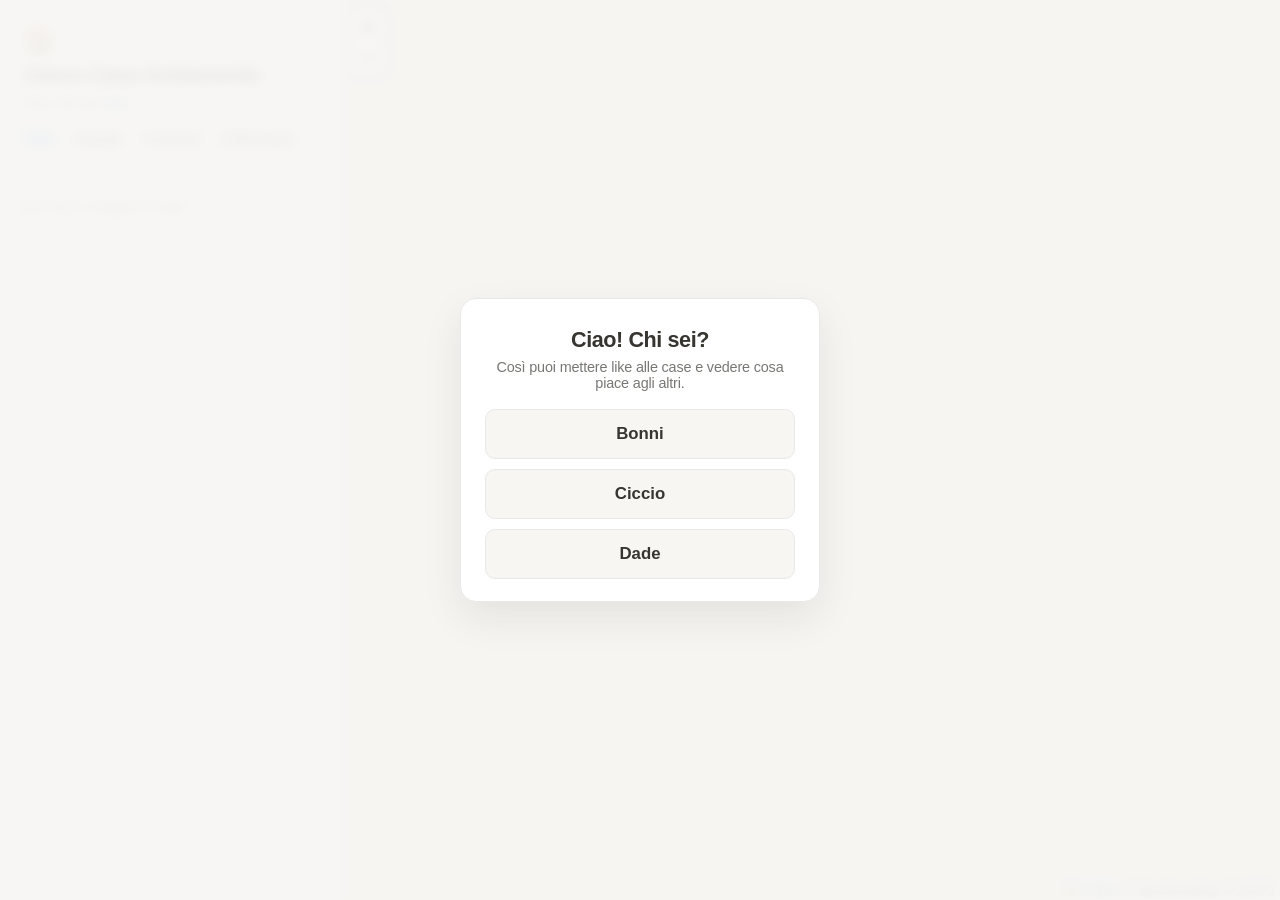
==== map.html @ 5224d6a0 "Collega i like condivisi all'API Google." ====
<!DOCTYPE html>
<html lang="it">
<head>
  <meta charset="utf-8" />
  <meta name="viewport" content="width=device-width, initial-scale=1" />
  <title>Cerco Casa Avidamente</title>
  <link rel="stylesheet" href="vendor/leaflet.css" />
  <script src="vendor/leaflet.js"></script>
  <style>
    :root {
      --bg: #fff;
      --page: #f7f6f3;
      --text: #37352f;
      --muted: #787774;
      --border: #e9e9e7;
      --hover: #efefed;
      --blue: #2383e2;
      --blue-bg: #e7f3ff;
      --tag: #f1f1ef;
    }
    * { box-sizing: border-box; }
    html, body { height: 100%; height: 100dvh; margin: 0; }
    body {
      font-family: ui-sans-serif, -apple-system, BlinkMacSystemFont, "Segoe UI", Helvetica, Arial, sans-serif;
      background: var(--page);
      color: var(--text);
      display: grid;
      grid-template-columns: minmax(280px, 340px) 1fr;
      letter-spacing: -0.01em;
    }
    aside {
      background: var(--bg);
      border-right: 1px solid var(--border);
      display: flex;
      flex-direction: column;
      min-height: 0;
    }
    header { padding: 28px 24px 16px; }
    header .emoji { font-size: 1.6rem; line-height: 1; margin-bottom: 8px; }
    header h1 { margin: 0; font-size: 1.35rem; font-weight: 700; letter-spacing: -0.02em; }
    header .sub { margin: 6px 0 0; color: var(--muted); font-size: 0.8rem; line-height: 1.4; }
    header a { color: var(--blue); text-decoration: none; }
    #count { padding: 0 24px 8px; font-size: 0.75rem; color: var(--muted); }
    #list { overflow: auto; flex: 1; padding: 0 8px 16px; }
    .row {
      display: grid;
      grid-template-columns: 1fr auto;
      gap: 4px 12px;
      padding: 10px 12px;
      border-radius: 6px;
      cursor: pointer;
      border: 1px solid transparent;
    }
    .row:hover { background: var(--hover); }
    .row.active { background: var(--blue-bg); border-color: #cce4fc; }
    .row .title { font-size: 0.92rem; font-weight: 550; line-height: 1.3; }
    .row .meta { grid-column: 1 / -1; color: var(--muted); font-size: 0.78rem; line-height: 1.35; }
    .row .price { font-size: 0.92rem; font-weight: 600; white-space: nowrap; }
    .empty { color: var(--muted); padding: 16px 12px; font-size: 0.85rem; }
    #map { width: 100%; height: 100%; min-height: 0; background: #e8e8e6; }
    .leaflet-popup-content-wrapper {
      border-radius: 14px;
      box-shadow: 0 8px 28px rgba(15, 15, 15, .12);
      font-family: inherit;
      padding: 0;
    }
    .leaflet-popup-content { margin: 0; width: 280px !important; }
    .leaflet-popup-tip { box-shadow: none; }
    .card-pop { padding: 0 0 12px; }
    .card-photo {
      width: 100%;
      height: 156px;
      object-fit: cover;
      display: block;
      background: #efefed;
    }
    .card-body { padding: 12px 14px 0; }
    .card-pop .zone { color: var(--muted); font-size: 0.72rem; margin-bottom: 2px; }
    .card-pop h2 { margin: 0 0 10px; font-size: 1rem; font-weight: 650; line-height: 1.3; }
    .facts {
      display: grid;
      grid-template-columns: 1fr 1fr;
      gap: 8px 10px;
      margin: 0 0 12px;
    }
    .fact {
      display: flex;
      align-items: center;
      gap: 6px;
      font-size: 0.78rem;
      color: var(--text);
    }
    .fact svg { width: 16px; height: 16px; flex: none; stroke: #55534e; fill: none; stroke-width: 1.7; }
    .fact span { color: var(--muted); }
    .open {
      display: block;
      text-align: center;
      background: #222;
      color: #fff;
      text-decoration: none;
      border-radius: 8px;
      padding: 8px 10px;
      font-size: 0.82rem;
      font-weight: 600;
    }
    .open:hover { background: #000; }
    .approx { color: var(--muted); font-size: 0.7rem; margin: -6px 0 10px; }
    .filters { padding: 0 16px 12px; display: flex; gap: 6px; flex-wrap: wrap; }
    .chip {
      border: none;
      background: var(--tag);
      color: var(--text);
      border-radius: 4px;
      padding: 4px 10px;
      font-size: 0.78rem;
      cursor: pointer;
      font-family: inherit;
    }
    .chip:hover { background: var(--hover); }
    .chip.active { background: var(--blue-bg); color: var(--blue); font-weight: 550; }
    @media (max-width: 800px) {
      html, body { height: 100%; height: 100dvh; overflow: hidden; }
      body {
        grid-template-columns: 1fr;
        grid-template-rows: minmax(0, 1fr);
      }
      #map { grid-row: 1; grid-column: 1; min-height: 0; }
      aside {
        grid-row: 1;
        grid-column: 1;
        align-self: end;
        z-index: 500;
        height: min(46dvh, 420px);
        border-right: none;
        border-bottom: none;
        border-radius: 16px 16px 0 0;
        box-shadow: 0 -8px 28px rgba(15, 15, 15, .12);
        padding-bottom: env(safe-area-inset-bottom);
      }
      aside::before {
        content: "";
        width: 36px;
        height: 4px;
        border-radius: 99px;
        background: #d9d9d6;
        margin: 8px auto 0;
        flex: none;
      }
      header { padding: 6px 16px 4px; }
      header .emoji { display: none; }
      header h1 { font-size: 1.05rem; }
      header .sub { display: none; }
      .filters {
        flex-wrap: nowrap;
        overflow-x: auto;
        padding: 0 12px 8px;
        -webkit-overflow-scrolling: touch;
      }
      .chip { flex: none; padding: 8px 12px; min-height: 36px; }
      #count { padding: 0 16px 4px; }
      #list { padding-bottom: 8px; }
      .leaflet-popup-content { width: min(280px, calc(100vw - 48px)) !important; }
      .leaflet-control-zoom { margin-top: 12px !important; }
    }

    #who-gate {
      position: fixed; inset: 0; z-index: 2000;
      display: flex; align-items: center; justify-content: center;
      background: rgba(247, 246, 243, 0.92);
      backdrop-filter: blur(6px);
      -webkit-backdrop-filter: blur(6px);
      padding: 24px;
    }
    #who-gate[hidden] { display: none !important; }
    .who-card {
      background: var(--bg);
      border: 1px solid var(--border);
      border-radius: 16px;
      padding: 28px 24px 22px;
      width: min(360px, 100%);
      box-shadow: 0 16px 40px rgba(15,15,15,.08);
      text-align: center;
    }
    .who-card h2 { margin: 0 0 6px; font-size: 1.35rem; letter-spacing: -0.02em; }
    .who-card p { margin: 0 0 18px; color: var(--muted); font-size: 0.9rem; }
    .who-choices { display: grid; gap: 10px; }
    .who-btn {
      border: 1px solid var(--border);
      background: var(--page);
      border-radius: 10px;
      padding: 14px 16px;
      font: inherit;
      font-size: 1.05rem;
      font-weight: 600;
      cursor: pointer;
      color: var(--text);
    }
    .who-btn:hover { background: var(--blue-bg); border-color: #cce4fc; color: var(--blue); }
    .who-me {
      display: inline-flex; align-items: center; gap: 8px;
      margin-top: 10px; font-size: 0.78rem; color: var(--muted);
    }
    .who-me button {
      border: none; background: transparent; color: var(--blue);
      font: inherit; font-size: inherit; cursor: pointer; padding: 0;
      text-decoration: underline;
    }
    .likes-line {
      grid-column: 1 / -1;
      font-size: 0.75rem;
      color: var(--muted);
      margin-top: 2px;
      min-height: 1.1em;
    }
    .like-btn {
      display: inline-flex; align-items: center; justify-content: center; gap: 6px;
      border: 1px solid var(--border);
      background: var(--bg);
      border-radius: 8px;
      padding: 8px 10px;
      font: inherit;
      font-size: 0.82rem;
      font-weight: 600;
      cursor: pointer;
      color: var(--text);
      width: 100%;
      margin-bottom: 8px;
    }
    .like-btn.on { background: #ffe8ec; border-color: #ffc9d1; color: #e03131; }
    .like-btn .heart { font-size: 1rem; line-height: 1; }
    .row-like {
      border: none; background: transparent; cursor: pointer;
      font-size: 1rem; padding: 0 2px; line-height: 1;
      color: #c4c3bf;
    }
    .row-like.on { color: #e03131; }
    .row { grid-template-columns: 1fr auto auto; }
  </style>
</head>
<body>

  <div id="who-gate" hidden>
    <div class="who-card">
      <h2>Ciao! Chi sei?</h2>
      <p>Così puoi mettere like alle case e vedere cosa piace agli altri.</p>
      <div class="who-choices">
        <button type="button" class="who-btn" data-person="Bonni">Bonni</button>
        <button type="button" class="who-btn" data-person="Ciccio">Ciccio</button>
        <button type="button" class="who-btn" data-person="Dade">Dade</button>
      </div>
    </div>
  </div>
  <aside>
    <header>
      <div class="emoji">🏠</div>
      <h1>Cerco Casa Avidamente</h1>
      <p class="sub">Solo i link del <a href="https://docs.google.com/spreadsheets/d/1HYXLX9SNe0J6xJBuxV6XUrnqAojN1Qf0iowcfWVIrMM/edit?gid=0#gid=0" target="_blank" rel="noopener">foglio</a><br/><span id="updated"></span></p>
    </header>
    <div class="filters" id="filters">
      <button class="chip active" data-filter="all">Tutti</button>
      <button class="chip" data-filter="garage">Garage</button>
      <button class="chip" data-filter="3bed">3 camere</button>
      <button class="chip" data-filter="under280">≤280 €/testa</button>
    </div>
    <div id="count"></div>
    <div id="list"></div>
  </aside>
  <div id="map"></div>
  <script>
    const SHEET_ID = "1HYXLX9SNe0J6xJBuxV6XUrnqAojN1Qf0iowcfWVIrMM";

    const PEOPLE = ["Bonni", "Ciccio", "Dade"];
    const PERSON_KEY = "affitti-re-person";
    // Google Apps Script web app (Anyone). Updated after deploy.
    const LIKES_API_URL = "https://script.google.com/macros/s/AKfycbyewMC6joL46lI2bLbFITNn_xyRZAvNdd2BLjMhEVPxFJ4KLk8bFptOIs-_1Mjq9XA/exec";
    let currentPerson = localStorage.getItem(PERSON_KEY) || "";
    // likesById: { [listingId]: ["Bonni", "Dade"] }
    let likesById = {};

    function likersOf(id) {
      return (likesById[id] || []).slice().sort((a, b) => PEOPLE.indexOf(a) - PEOPLE.indexOf(b));
    }
    function likesLabel(id) {
      const names = likersOf(id);
      if (!names.length) return "";
      if (names.length === 1) return "Piace a " + names[0];
      if (names.length === 2) return "Piace a " + names[0] + " e " + names[1];
      return "Piace a " + names.slice(0, -1).join(", ") + " e " + names[names.length - 1];
    }
    function iLiked(id) {
      return !!currentPerson && likersOf(id).includes(currentPerson);
    }

    async function fetchLikes() {
      if (!LIKES_API_URL || LIKES_API_URL.indexOf("PLACEHOLDER") >= 0) {
        try {
          const raw = localStorage.getItem("affitti-re-likes-cache");
          likesById = raw ? JSON.parse(raw) : {};
        } catch (_) { likesById = {}; }
        return;
      }
      try {
        const res = await fetch(LIKES_API_URL + "?t=" + Date.now());
        const data = await res.json();
        likesById = data.likes || {};
        localStorage.setItem("affitti-re-likes-cache", JSON.stringify(likesById));
      } catch (err) {
        console.warn("likes fetch", err);
        try {
          const raw = localStorage.getItem("affitti-re-likes-cache");
          likesById = raw ? JSON.parse(raw) : {};
        } catch (_) { likesById = {}; }
      }
    }

    async function setLike(id, like) {
      if (!currentPerson) return;
      const set = new Set(likersOf(id));
      if (like) set.add(currentPerson); else set.delete(currentPerson);
      likesById[id] = Array.from(set);
      localStorage.setItem("affitti-re-likes-cache", JSON.stringify(likesById));
      render(allItems.filter(matches));
      if (!LIKES_API_URL || LIKES_API_URL.indexOf("PLACEHOLDER") >= 0) return;
      try {
        await fetch(LIKES_API_URL, {
          method: "POST",
          headers: { "Content-Type": "text/plain;charset=utf-8" },
          body: JSON.stringify({ id: String(id), person: currentPerson, like: !!like })
        });
        await fetchLikes();
        render(allItems.filter(matches));
      } catch (err) {
        console.warn("likes save", err);
      }
    }

    function showGate(force) {
      const gate = document.getElementById("who-gate");
      if (!force && currentPerson && PEOPLE.includes(currentPerson)) {
        gate.hidden = true;
        updateWhoMe();
        return false;
      }
      gate.hidden = false;
      return true;
    }
    function updateWhoMe() {
      let el = document.getElementById("who-me");
      if (!el) {
        el = document.createElement("div");
        el.id = "who-me";
        el.className = "who-me";
        const header = document.querySelector("aside header");
        if (header) header.appendChild(el);
      }
      if (!currentPerson) { el.textContent = ""; return; }
      el.innerHTML = "Sei <strong>" + currentPerson + "</strong> · <button type=\"button\" id=\"who-change\">Cambia</button>";
      const btn = document.getElementById("who-change");
      if (btn) btn.onclick = () => showGate(true);
    }
    document.getElementById("who-gate").addEventListener("click", (e) => {
      const btn = e.target.closest(".who-btn");
      if (!btn) return;
      currentPerson = btn.dataset.person;
      localStorage.setItem(PERSON_KEY, currentPerson);
      document.getElementById("who-gate").hidden = true;
      updateWhoMe();
      render(allItems.filter(matches));
    });

    const ICONS = {
      price: '<svg viewBox="0 0 24 24"><path d="M12 2v20M17 6.5c0-1.5-2-2.5-5-2.5S7 5 7 7.5 9.5 10 12 10s5 1.2 5 3.5S14.5 16 12 16s-5-1-5-2.5"/></svg>',
      mq: '<svg viewBox="0 0 24 24"><path d="M4 8V4h4M20 8V4h-4M4 16v4h4M20 16v4h-4"/><path d="M9 12h6"/></svg>',
      rooms: '<svg viewBox="0 0 24 24"><path d="M4 18V9l8-5 8 5v9"/><path d="M9 18v-5h6v5"/></svg>',
      baths: '<svg viewBox="0 0 24 24"><path d="M5 11h14v3a5 5 0 0 1-5 5H10a5 5 0 0 1-5-5v-3z"/><path d="M7 11V7a2 2 0 0 1 2-2h1"/></svg>',
      floor: '<svg viewBox="0 0 24 24"><path d="M7 21V7l10-3v17"/><path d="M7 11h10M7 16h10"/></svg>',
      furn: '<svg viewBox="0 0 24 24"><path d="M4 13v5M20 13v5M3 13h18v-2a3 3 0 0 0-3-3H6a3 3 0 0 0-3 3v2z"/><path d="M6 8V6a2 2 0 0 1 2-2h8a2 2 0 0 1 2 2v2"/></svg>',
      garage: '<svg viewBox="0 0 24 24"><path d="M4 20V10l8-5 8 5v10"/><path d="M8 20v-6h8v6"/></svg>'
    };

    function listingId(url) {
      if (!url) return "";
      const m = String(url).match(/(?:annunci|immobili|immobile)\/(\d+)/);
      return m ? m[1] : "";
    }
    function cleanUrl(url) {
      return String(url || "").split("#")[0].split("?")[0];
    }

    function loadSheet() {
      return new Promise((resolve, reject) => {
        let done = false;
        const finish = (fn, value) => {
          if (done) return;
          done = true;
          clearTimeout(timer);
          fn(value);
        };
        const prev = window.google;
        window.google = {
          visualization: {
            Query: {
              setResponse(data) {
                window.google = prev;
                finish(resolve, data);
              }
            }
          }
        };
        const s = document.createElement("script");
        s.src = "https://docs.google.com/spreadsheets/d/" + SHEET_ID + "/gviz/tq?tqx=out:json&gid=0&headers=0&t=" + Date.now();
        s.onerror = () => finish(reject, new Error("sheet"));
        document.head.appendChild(s);
        const timer = setTimeout(() => finish(reject, new Error("sheet-timeout")), 12000);
      });
    }

    function rowsFromSheet(data) {
      const rows = (data.table && data.table.rows) || [];
      const out = [];
      for (const row of rows) {
        const cells = row.c || [];
        const noteB = cells[1] && (cells[1].v || cells[1].f);
        const noteBStr = noteB != null ? String(noteB).trim() : "";
        // Solo i duplicati restano fuori mappa; le altre note in B sono di Davide.
        if (/^Duplicato\b/i.test(noteBStr)) continue;
        const cell = cells[0];
        const v = cell && (cell.v || cell.f);
        if (!v) continue;
        const s = String(v).trim();
        if (!/^https?:\/\//i.test(s)) continue;
        const noteC = cells[2] && (cells[2].v || cells[2].f);
        const noteCStr = noteC != null ? String(noteC).trim() : "";
        out.push({ url: s, noteB: noteBStr, noteC: noteCStr });
      }
      return out;
    }

        const map = L.map("map", { zoomControl: true }).setView([44.69, 10.63], 12);
    window.addEventListener("resize", () => map.invalidateSize());
    if (window.matchMedia("(max-width: 800px)").matches) {
      setTimeout(() => map.invalidateSize(), 200);
    }

    const base = L.tileLayer("https://server.arcgisonline.com/ArcGIS/rest/services/Canvas/World_Light_Gray_Base/MapServer/tile/{z}/{y}/{x}", {
      maxZoom: 16,
      attribution: "Tiles &copy; Esri"
    }).addTo(map);
    const labels = L.tileLayer("https://server.arcgisonline.com/ArcGIS/rest/services/Canvas/World_Light_Gray_Reference/MapServer/tile/{z}/{y}/{x}", {
      maxZoom: 16
    }).addTo(map);
    let tileErrors = 0;
    function useFallbackTiles() {
      if (map._fallbackTiles) return;
      map._fallbackTiles = true;
      map.removeLayer(base);
      map.removeLayer(labels);
      L.tileLayer("https://{s}.basemaps.cartocdn.com/light_all/{z}/{x}/{y}{r}.png", {
        maxZoom: 19,
        subdomains: "abcd",
        attribution: "&copy; OpenStreetMap &copy; CARTO"
      }).addTo(map);
    }
    base.on("tileerror", () => { if (++tileErrors > 3) useFallbackTiles(); });
    [0, 250, 800].forEach((ms) => setTimeout(() => map.invalidateSize(), ms));

    const markers = {};

    function fact(icon, label) {
      if (label == null || label === "") return "";
      return `<div class="fact">${icon}<span>${label}</span></div>`;
    }
    function popupHtml(item) {
      const d = item.detail || {};
      const title = d.title || "Annuncio";
      const facts = [
        fact(ICONS.price, d.price != null ? d.price + " €/mese" : null),
        fact(ICONS.price, d.sheetExpenses ? ("Spese/consumi: " + d.sheetExpenses) : (d.expenses != null ? d.expenses + " € spese/consumi" : "Spese/consumi: non indicate")),
        fact(ICONS.mq, d.mq ? d.mq + " m²" : null),
        fact(ICONS.rooms, d.bedrooms ? d.bedrooms + (d.bedrooms === 1 ? " camera" : " camere") : null),
        fact(ICONS.baths, d.baths ? d.baths + " bagno" : null),
        fact(ICONS.floor, d.floor ? d.floor + " piano" : null),
        fact(ICONS.furn, d.furnished === true ? "Arredato" : d.furnished === false ? "Non arredato" : null),
        fact(ICONS.garage, d.garage ? "Garage" : null)
      ].filter(Boolean).join("");
      const photo = d.image ? `<img class="card-photo" src="${d.image}" alt="">` : "";
      return `<div class="card-pop">
        ${photo}
        <div class="card-body">
        <div class="zone">${d.available === false ? "Non più in annuncio" : (d.zone || "Zona non indicata")}</div>
        <h2>${title}</h2>
        ${d.approx ? '<div class="approx">Posizione di zona</div>' : ""}
        <div class="facts">${facts || '<div class="fact"><span>Dettagli in arrivo</span></div>'}</div>
        <div class="likes-line">${likesLabel(item.id)}</div>
        <button type="button" class="like-btn${iLiked(item.id) ? " on" : ""}" data-like-id="${item.id}">
          <span class="heart">${iLiked(item.id) ? "♥" : "♡"}</span>
          ${iLiked(item.id) ? "Ti piace" : "Mi piace"}
        </button>
        <a class="open" href="${item.url}" target="_blank" rel="noopener">Apri annuncio</a>
        </div>
      </div>`;
    }

    let allItems = [];
    const activeFilters = new Set();

    function perPerson(item) {
      const price = item.detail && item.detail.price;
      return price == null ? Infinity : price / 3;
    }
    function matches(item) {
      const d = item.detail || {};
      if (activeFilters.has("garage") && !d.garage) return false;
      if (activeFilters.has("3bed") && (d.bedrooms || 0) < 3) return false;
      if (activeFilters.has("under280") && perPerson(item) > 280) return false;
      return true;
    }

    function pinStyle(d) {
      if (d.available === false) {
        return { radius: 8, color: "#fff", weight: 2, fillColor: "#e03131", fillOpacity: 1 };
      }
      if (d.approx === true || d.zoneSpecified === false || !d.zone) {
        return { radius: 9, color: "#2383e2", weight: 2, dashArray: "4 3", fillColor: "#9dc7f0", fillOpacity: 0.85 };
      }
      return { radius: 8, color: "#fff", weight: 2, fillColor: "#2383e2", fillOpacity: 1 };
    }

    function render(items) {
      const list = document.getElementById("list");
      list.innerHTML = "";
      Object.values(markers).forEach(m => map.removeLayer(m));
      Object.keys(markers).forEach(k => delete markers[k]);
      document.getElementById("count").textContent =
        items.length + (items.length === 1 ? " casa" : " case");
      if (!items.length) {
        list.innerHTML = '<p class="empty">' + (!activeFilters.size ? "Nessun link nel foglio." : "Niente con questi filtri.") + '</p>';
        return;
      }
      const bounds = [];
      items.forEach((item) => {
        const d = item.detail || {};
        const hasPin = d.lat != null && d.lng != null;
        let marker = null;
        if (hasPin) {
          marker = L.circleMarker([d.lat, d.lng], pinStyle(d))
            .addTo(map)
            .bindPopup(popupHtml(item), { maxWidth: 300, minWidth: 260 });
          marker.on("popupopen", () => {
            const btn = document.querySelector('.like-btn[data-like-id="' + item.id + '"]');
            if (btn) btn.onclick = (ev) => {
              ev.preventDefault();
              ev.stopPropagation();
              setLike(item.id, !iLiked(item.id));
            };
          });
          markers[item.id] = marker;
          bounds.push([d.lat, d.lng]);
        }
        const row = document.createElement("div");
        row.className = "row";
        const bits = [
          d.available === false ? "non più in annuncio" : d.zone,
          d.mq ? d.mq + " m²" : null,
          d.bedrooms ? d.bedrooms + (d.bedrooms === 1 ? " camera" : " camere") : null,
          d.garage ? "garage" : null,
          !hasPin ? "posizione da leggere" : null
        ].filter(Boolean);
        const liked = iLiked(item.id);
        const likeText = likesLabel(item.id);
        row.innerHTML = `
          <div class="title">${d.title || "Annuncio"}</div>
          <button type="button" class="row-like${liked ? " on" : ""}" data-like-id="${item.id}" aria-label="Mi piace">${liked ? "♥" : "♡"}</button>
          <div class="price">${d.price != null ? d.price + " €" : ""}</div>
          <div class="meta">${[...(bits), d.sheetExpenses ? ("spese/consumi: " + d.sheetExpenses) : (d.expenses != null ? d.expenses + " € spese/consumi" : (d.price != null ? "spese/consumi non indicate" : null)), likeText || null].filter(Boolean).join(" · ") || item.url}</div>`;
        row.querySelector(".row-like").addEventListener("click", (ev) => {
          ev.preventDefault();
          ev.stopPropagation();
          setLike(item.id, !iLiked(item.id));
        });
        row.addEventListener("click", () => {
          document.querySelectorAll(".row").forEach(c => c.classList.remove("active"));
          row.classList.add("active");
          if (marker) {
            map.setView([d.lat, d.lng], 15);
            marker.openPopup();
          } else {
            window.open(item.url, "_blank", "noopener");
          }
        });
        list.appendChild(row);
      });
      const mobile = window.matchMedia("(max-width: 800px)").matches;
      if (bounds.length) map.fitBounds(bounds, { padding: mobile ? [24, 24, 280, 24] : [40, 40], maxZoom: 14 });
      setTimeout(() => map.invalidateSize(), 50);
    }


    document.getElementById("filters").addEventListener("click", (e) => {
      const btn = e.target.closest(".chip");
      if (!btn) return;
      const filter = btn.dataset.filter;
      const chips = document.querySelectorAll(".chip");
      if (filter === "all") {
        activeFilters.clear();
      } else if (activeFilters.has(filter)) {
        activeFilters.delete(filter);
      } else {
        activeFilters.add(filter);
      }
      chips.forEach(c => c.classList.toggle("active", activeFilters.has(c.dataset.filter)));
      document.querySelector('[data-filter="all"]').classList.toggle("active", activeFilters.size === 0);
      render(allItems.filter(matches));
    });

    showGate(false);
    (async () => {
      try {
        const [sheet, detailsRes] = await Promise.all([
          loadSheet(),
          fetch("details.json?t=" + Date.now()).then(r => r.ok ? r.json() : {}),
          fetchLikes()
        ]);
        const sheetRows = rowsFromSheet(sheet);
        const seen = new Set();
        const items = [];
        for (const row of sheetRows) {
          const url = row.url;
          const id = listingId(url) || cleanUrl(url);
          if (!id || seen.has(id)) continue;
          seen.add(id);
          const detail = Object.assign({}, detailsRes[id] || {});
          if (row.noteC) detail.sheetExpenses = row.noteC;
          if (row.noteB) detail.sheetNote = row.noteB;
          const beds = Number(detail.bedrooms);
          const people = Number(detail.maxPeople);
          if (Number.isFinite(beds) && beds < 2) continue;
          if (Number.isFinite(people) && people <= 2) continue;
          items.push({ id, url: cleanUrl(url), detail });
        }
        document.getElementById("updated").textContent = "Aggiornato dal foglio · " + items.length + " case";
        allItems = items;
        render(items.filter(matches));
      } catch (err) {
        document.getElementById("list").innerHTML = '<p class="empty">Non riesco a leggere il foglio.</p>';
        console.error(err);
      }
    })();
  </script>
</body>
</html>
---- vendor/leaflet.css ----
/* required styles */

.leaflet-pane,
.leaflet-tile,
.leaflet-marker-icon,
.leaflet-marker-shadow,
.leaflet-tile-container,
.leaflet-pane > svg,
.leaflet-pane > canvas,
.leaflet-zoom-box,
.leaflet-image-layer,
.leaflet-layer {
	position: absolute;
	left: 0;
	top: 0;
	}
.leaflet-container {
	overflow: hidden;
	}
.leaflet-tile,
.leaflet-marker-icon,
.leaflet-marker-shadow {
	-webkit-user-select: none;
	   -moz-user-select: none;
	        user-select: none;
	  -webkit-user-drag: none;
	}
/* Prevents IE11 from highlighting tiles in blue */
.leaflet-tile::selection {
	background: transparent;
}
/* Safari renders non-retina tile on retina better with this, but Chrome is worse */
.leaflet-safari .leaflet-tile {
	image-rendering: -webkit-optimize-contrast;
	}
/* hack that prevents hw layers "stretching" when loading new tiles */
.leaflet-safari .leaflet-tile-container {
	width: 1600px;
	height: 1600px;
	-webkit-transform-origin: 0 0;
	}
.leaflet-marker-icon,
.leaflet-marker-shadow {
	display: block;
	}
/* .leaflet-container svg: reset svg max-width decleration shipped in Joomla! (joomla.org) 3.x */
/* .leaflet-container img: map is broken in FF if you have max-width: 100% on tiles */
.leaflet-container .leaflet-overlay-pane svg {
	max-width: none !important;
	max-height: none !important;
	}
.leaflet-container .leaflet-marker-pane img,
.leaflet-container .leaflet-shadow-pane img,
.leaflet-container .leaflet-tile-pane img,
.leaflet-container img.leaflet-image-layer,
.leaflet-container .leaflet-tile {
	max-width: none !important;
	max-height: none !important;
	width: auto;
	padding: 0;
	}

.leaflet-container img.leaflet-tile {
	/* See: https://bugs.chromium.org/p/chromium/issues/detail?id=600120 */
	mix-blend-mode: plus-lighter;
}

.leaflet-container.leaflet-touch-zoom {
	-ms-touch-action: pan-x pan-y;
	touch-action: pan-x pan-y;
	}
.leaflet-container.leaflet-touch-drag {
	-ms-touch-action: pinch-zoom;
	/* Fallback for FF which doesn't support pinch-zoom */
	touch-action: none;
	touch-action: pinch-zoom;
}
.leaflet-container.leaflet-touch-drag.leaflet-touch-zoom {
	-ms-touch-action: none;
	touch-action: none;
}
.leaflet-container {
	-webkit-tap-highlight-color: transparent;
}
.leaflet-container a {
	-webkit-tap-highlight-color: rgba(51, 181, 229, 0.4);
}
.leaflet-tile {
	filter: inherit;
	visibility: hidden;
	}
.leaflet-tile-loaded {
	visibility: inherit;
	}
.leaflet-zoom-box {
	width: 0;
	height: 0;
	-moz-box-sizing: border-box;
	     box-sizing: border-box;
	z-index: 800;
	}
/* workaround for https://bugzilla.mozilla.org/show_bug.cgi?id=888319 */
.leaflet-overlay-pane svg {
	-moz-user-select: none;
	}

.leaflet-pane         { z-index: 400; }

.leaflet-tile-pane    { z-index: 200; }
.leaflet-overlay-pane { z-index: 400; }
.leaflet-shadow-pane  { z-index: 500; }
.leaflet-marker-pane  { z-index: 600; }
.leaflet-tooltip-pane   { z-index: 650; }
.leaflet-popup-pane   { z-index: 700; }

.leaflet-map-pane canvas { z-index: 100; }
.leaflet-map-pane svg    { z-index: 200; }

.leaflet-vml-shape {
	width: 1px;
	height: 1px;
	}
.lvml {
	behavior: url(#default#VML);
	display: inline-block;
	position: absolute;
	}


/* control positioning */

.leaflet-control {
	position: relative;
	z-index: 800;
	pointer-events: visiblePainted; /* IE 9-10 doesn't have auto */
	pointer-events: auto;
	}
.leaflet-top,
.leaflet-bottom {
	position: absolute;
	z-index: 1000;
	pointer-events: none;
	}
.leaflet-top {
	top: 0;
	}
.leaflet-right {
	right: 0;
	}
.leaflet-bottom {
	bottom: 0;
	}
.leaflet-left {
	left: 0;
	}
.leaflet-control {
	float: left;
	clear: both;
	}
.leaflet-right .leaflet-control {
	float: right;
	}
.leaflet-top .leaflet-control {
	margin-top: 10px;
	}
.leaflet-bottom .leaflet-control {
	margin-bottom: 10px;
	}
.leaflet-left .leaflet-control {
	margin-left: 10px;
	}
.leaflet-right .leaflet-control {
	margin-right: 10px;
	}


/* zoom and fade animations */

.leaflet-fade-anim .leaflet-popup {
	opacity: 0;
	-webkit-transition: opacity 0.2s linear;
	   -moz-transition: opacity 0.2s linear;
	        transition: opacity 0.2s linear;
	}
.leaflet-fade-anim .leaflet-map-pane .leaflet-popup {
	opacity: 1;
	}
.leaflet-zoom-animated {
	-webkit-transform-origin: 0 0;
	    -ms-transform-origin: 0 0;
	        transform-origin: 0 0;
	}
svg.leaflet-zoom-animated {
	will-change: transform;
}

.leaflet-zoom-anim .leaflet-zoom-animated {
	-webkit-transition: -webkit-transform 0.25s cubic-bezier(0,0,0.25,1);
	   -moz-transition:    -moz-transform 0.25s cubic-bezier(0,0,0.25,1);
	        transition:         transform 0.25s cubic-bezier(0,0,0.25,1);
	}
.leaflet-zoom-anim .leaflet-tile,
.leaflet-pan-anim .leaflet-tile {
	-webkit-transition: none;
	   -moz-transition: none;
	        transition: none;
	}

.leaflet-zoom-anim .leaflet-zoom-hide {
	visibility: hidden;
	}


/* cursors */

.leaflet-interactive {
	cursor: pointer;
	}
.leaflet-grab {
	cursor: -webkit-grab;
	cursor:    -moz-grab;
	cursor:         grab;
	}
.leaflet-crosshair,
.leaflet-crosshair .leaflet-interactive {
	cursor: crosshair;
	}
.leaflet-popup-pane,
.leaflet-control {
	cursor: auto;
	}
.leaflet-dragging .leaflet-grab,
.leaflet-dragging .leaflet-grab .leaflet-interactive,
.leaflet-dragging .leaflet-marker-draggable {
	cursor: move;
	cursor: -webkit-grabbing;
	cursor:    -moz-grabbing;
	cursor:         grabbing;
	}

/* marker & overlays interactivity */
.leaflet-marker-icon,
.leaflet-marker-shadow,
.leaflet-image-layer,
.leaflet-pane > svg path,
.leaflet-tile-container {
	pointer-events: none;
	}

.leaflet-marker-icon.leaflet-interactive,
.leaflet-image-layer.leaflet-interactive,
.leaflet-pane > svg path.leaflet-interactive,
svg.leaflet-image-layer.leaflet-interactive path {
	pointer-events: visiblePainted; /* IE 9-10 doesn't have auto */
	pointer-events: auto;
	}

/* visual tweaks */

.leaflet-container {
	background: #ddd;
	outline-offset: 1px;
	}
.leaflet-container a {
	color: #0078A8;
	}
.leaflet-zoom-box {
	border: 2px dotted #38f;
	background: rgba(255,255,255,0.5);
	}


/* general typography */
.leaflet-container {
	font-family: "Helvetica Neue", Arial, Helvetica, sans-serif;
	font-size: 12px;
	font-size: 0.75rem;
	line-height: 1.5;
	}


/* general toolbar styles */

.leaflet-bar {
	box-shadow: 0 1px 5px rgba(0,0,0,0.65);
	border-radius: 4px;
	}
.leaflet-bar a {
	background-color: #fff;
	border-bottom: 1px solid #ccc;
	width: 26px;
	height: 26px;
	line-height: 26px;
	display: block;
	text-align: center;
	text-decoration: none;
	color: black;
	}
.leaflet-bar a,
.leaflet-control-layers-toggle {
	background-position: 50% 50%;
	background-repeat: no-repeat;
	display: block;
	}
.leaflet-bar a:hover,
.leaflet-bar a:focus {
	background-color: #f4f4f4;
	}
.leaflet-bar a:first-child {
	border-top-left-radius: 4px;
	border-top-right-radius: 4px;
	}
.leaflet-bar a:last-child {
	border-bottom-left-radius: 4px;
	border-bottom-right-radius: 4px;
	border-bottom: none;
	}
.leaflet-bar a.leaflet-disabled {
	cursor: default;
	background-color: #f4f4f4;
	color: #bbb;
	}

.leaflet-touch .leaflet-bar a {
	width: 30px;
	height: 30px;
	line-height: 30px;
	}
.leaflet-touch .leaflet-bar a:first-child {
	border-top-left-radius: 2px;
	border-top-right-radius: 2px;
	}
.leaflet-touch .leaflet-bar a:last-child {
	border-bottom-left-radius: 2px;
	border-bottom-right-radius: 2px;
	}

/* zoom control */

.leaflet-control-zoom-in,
.leaflet-control-zoom-out {
	font: bold 18px 'Lucida Console', Monaco, monospace;
	text-indent: 1px;
	}

.leaflet-touch .leaflet-control-zoom-in, .leaflet-touch .leaflet-control-zoom-out  {
	font-size: 22px;
	}


/* layers control */

.leaflet-control-layers {
	box-shadow: 0 1px 5px rgba(0,0,0,0.4);
	background: #fff;
	border-radius: 5px;
	}
.leaflet-control-layers-toggle {
	background-image: url(images/layers.png);
	width: 36px;
	height: 36px;
	}
.leaflet-retina .leaflet-control-layers-toggle {
	background-image: url(images/layers-2x.png);
	background-size: 26px 26px;
	}
.leaflet-touch .leaflet-control-layers-toggle {
	width: 44px;
	height: 44px;
	}
.leaflet-control-layers .leaflet-control-layers-list,
.leaflet-control-layers-expanded .leaflet-control-layers-toggle {
	display: none;
	}
.leaflet-control-layers-expanded .leaflet-control-layers-list {
	display: block;
	position: relative;
	}
.leaflet-control-layers-expanded {
	padding: 6px 10px 6px 6px;
	color: #333;
	background: #fff;
	}
.leaflet-control-layers-scrollbar {
	overflow-y: scroll;
	overflow-x: hidden;
	padding-right: 5px;
	}
.leaflet-control-layers-selector {
	margin-top: 2px;
	position: relative;
	top: 1px;
	}
.leaflet-control-layers label {
	display: block;
	font-size: 13px;
	font-size: 1.08333em;
	}
.leaflet-control-layers-separator {
	height: 0;
	border-top: 1px solid #ddd;
	margin: 5px -10px 5px -6px;
	}

/* Default icon URLs */
.leaflet-default-icon-path { /* used only in path-guessing heuristic, see L.Icon.Default */
	background-image: url(images/marker-icon.png);
	}


/* attribution and scale controls */

.leaflet-container .leaflet-control-attribution {
	background: #fff;
	background: rgba(255, 255, 255, 0.8);
	margin: 0;
	}
.leaflet-control-attribution,
.leaflet-control-scale-line {
	padding: 0 5px;
	color: #333;
	line-height: 1.4;
	}
.leaflet-control-attribution a {
	text-decoration: none;
	}
.leaflet-control-attribution a:hover,
.leaflet-control-attribution a:focus {
	text-decoration: underline;
	}
.leaflet-attribution-flag {
	display: inline !important;
	vertical-align: baseline !important;
	width: 1em;
	height: 0.6669em;
	}
.leaflet-left .leaflet-control-scale {
	margin-left: 5px;
	}
.leaflet-bottom .leaflet-control-scale {
	margin-bottom: 5px;
	}
.leaflet-control-scale-line {
	border: 2px solid #777;
	border-top: none;
	line-height: 1.1;
	padding: 2px 5px 1px;
	white-space: nowrap;
	-moz-box-sizing: border-box;
	     box-sizing: border-box;
	background: rgba(255, 255, 255, 0.8);
	text-shadow: 1px 1px #fff;
	}
.leaflet-control-scale-line:not(:first-child) {
	border-top: 2px solid #777;
	border-bottom: none;
	margin-top: -2px;
	}
.leaflet-control-scale-line:not(:first-child):not(:last-child) {
	border-bottom: 2px solid #777;
	}

.leaflet-touch .leaflet-control-attribution,
.leaflet-touch .leaflet-control-layers,
.leaflet-touch .leaflet-bar {
	box-shadow: none;
	}
.leaflet-touch .leaflet-control-layers,
.leaflet-touch .leaflet-bar {
	border: 2px solid rgba(0,0,0,0.2);
	background-clip: padding-box;
	}


/* popup */

.leaflet-popup {
	position: absolute;
	text-align: center;
	margin-bottom: 20px;
	}
.leaflet-popup-content-wrapper {
	padding: 1px;
	text-align: left;
	border-radius: 12px;
	}
.leaflet-popup-content {
	margin: 13px 24px 13px 20px;
	line-height: 1.3;
	font-size: 13px;
	font-size: 1.08333em;
	min-height: 1px;
	}
.leaflet-popup-content p {
	margin: 17px 0;
	margin: 1.3em 0;
	}
.leaflet-popup-tip-container {
	width: 40px;
	height: 20px;
	position: absolute;
	left: 50%;
	margin-top: -1px;
	margin-left: -20px;
	overflow: hidden;
	pointer-events: none;
	}
.leaflet-popup-tip {
	width: 17px;
	height: 17px;
	padding: 1px;

	margin: -10px auto 0;
	pointer-events: auto;

	-webkit-transform: rotate(45deg);
	   -moz-transform: rotate(45deg);
	    -ms-transform: rotate(45deg);
	        transform: rotate(45deg);
	}
.leaflet-popup-content-wrapper,
.leaflet-popup-tip {
	background: white;
	color: #333;
	box-shadow: 0 3px 14px rgba(0,0,0,0.4);
	}
.leaflet-container a.leaflet-popup-close-button {
	position: absolute;
	top: 0;
	right: 0;
	border: none;
	text-align: center;
	width: 24px;
	height: 24px;
	font: 16px/24px Tahoma, Verdana, sans-serif;
	color: #757575;
	text-decoration: none;
	background: transparent;
	}
.leaflet-container a.leaflet-popup-close-button:hover,
.leaflet-container a.leaflet-popup-close-button:focus {
	color: #585858;
	}
.leaflet-popup-scrolled {
	overflow: auto;
	}

.leaflet-oldie .leaflet-popup-content-wrapper {
	-ms-zoom: 1;
	}
.leaflet-oldie .leaflet-popup-tip {
	width: 24px;
	margin: 0 auto;

	-ms-filter: "progid:DXImageTransform.Microsoft.Matrix(M11=0.70710678, M12=0.70710678, M21=-0.70710678, M22=0.70710678)";
	filter: progid:DXImageTransform.Microsoft.Matrix(M11=0.70710678, M12=0.70710678, M21=-0.70710678, M22=0.70710678);
	}

.leaflet-oldie .leaflet-control-zoom,
.leaflet-oldie .leaflet-control-layers,
.leaflet-oldie .leaflet-popup-content-wrapper,
.leaflet-oldie .leaflet-popup-tip {
	border: 1px solid #999;
	}


/* div icon */

.leaflet-div-icon {
	background: #fff;
	border: 1px solid #666;
	}


/* Tooltip */
/* Base styles for the element that has a tooltip */
.leaflet-tooltip {
	position: absolute;
	padding: 6px;
	background-color: #fff;
	border: 1px solid #fff;
	border-radius: 3px;
	color: #222;
	white-space: nowrap;
	-webkit-user-select: none;
	-moz-user-select: none;
	-ms-user-select: none;
	user-select: none;
	pointer-events: none;
	box-shadow: 0 1px 3px rgba(0,0,0,0.4);
	}
.leaflet-tooltip.leaflet-interactive {
	cursor: pointer;
	pointer-events: auto;
	}
.leaflet-tooltip-top:before,
.leaflet-tooltip-bottom:before,
.leaflet-tooltip-left:before,
.leaflet-tooltip-right:before {
	position: absolute;
	pointer-events: none;
	border: 6px solid transparent;
	background: transparent;
	content: "";
	}

/* Directions */

.leaflet-tooltip-bottom {
	margin-top: 6px;
}
.leaflet-tooltip-top {
	margin-top: -6px;
}
.leaflet-tooltip-bottom:before,
.leaflet-tooltip-top:before {
	left: 50%;
	margin-left: -6px;
	}
.leaflet-tooltip-top:before {
	bottom: 0;
	margin-bottom: -12px;
	border-top-color: #fff;
	}
.leaflet-tooltip-bottom:before {
	top: 0;
	margin-top: -12px;
	margin-left: -6px;
	border-bottom-color: #fff;
	}
.leaflet-tooltip-left {
	margin-left: -6px;
}
.leaflet-tooltip-right {
	margin-left: 6px;
}
.leaflet-tooltip-left:before,
.leaflet-tooltip-right:before {
	top: 50%;
	margin-top: -6px;
	}
.leaflet-tooltip-left:before {
	right: 0;
	margin-right: -12px;
	border-left-color: #fff;
	}
.leaflet-tooltip-right:before {
	left: 0;
	margin-left: -12px;
	border-right-color: #fff;
	}

/* Printing */

@media print {
	/* Prevent printers from removing background-images of controls. */
	.leaflet-control {
		-webkit-print-color-adjust: exact;
		print-color-adjust: exact;
		}
	}
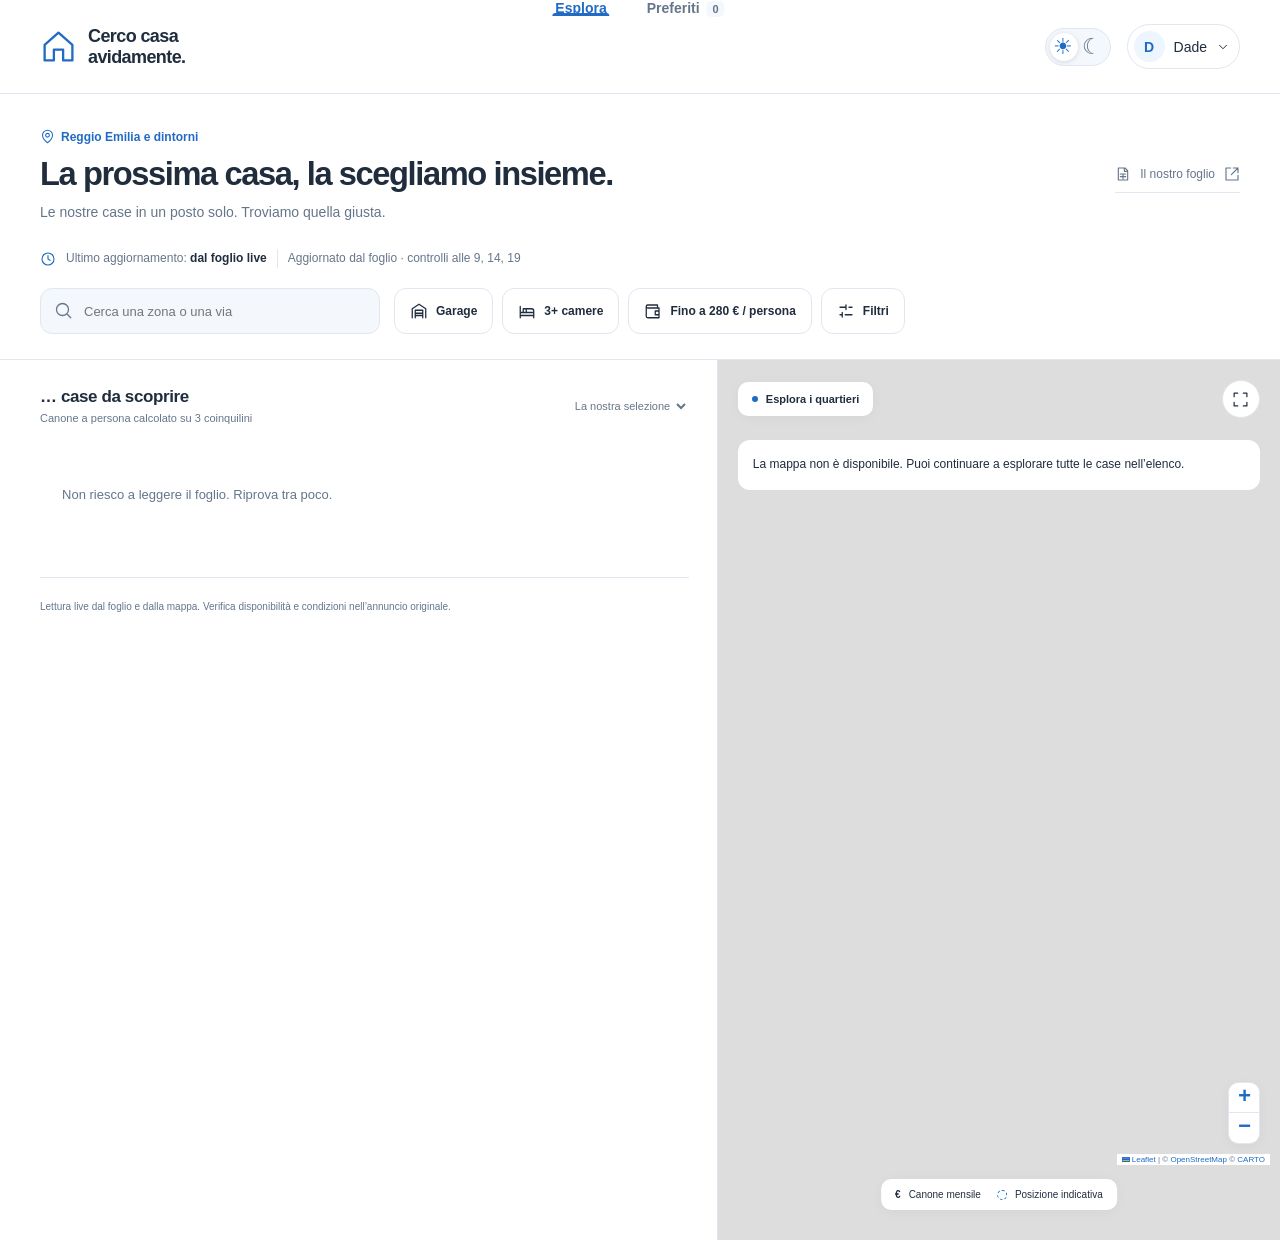
==== commit 37b312a3: "Applica il redesign estetico mantenendo foglio e like condivisi." ====
--- a/map.html
+++ b/map.html
@@ -1,651 +1,13 @@
-<!DOCTYPE html>
+<!doctype html>
 <html lang="it">
 <head>
-  <meta charset="utf-8" />
-  <meta name="viewport" content="width=device-width, initial-scale=1" />
-  <title>Cerco Casa Avidamente</title>
-  <link rel="stylesheet" href="vendor/leaflet.css" />
-  <script src="vendor/leaflet.js"></script>
-  <style>
-    :root {
-      --bg: #fff;
-      --page: #f7f6f3;
-      --text: #37352f;
-      --muted: #787774;
-      --border: #e9e9e7;
-      --hover: #efefed;
-      --blue: #2383e2;
-      --blue-bg: #e7f3ff;
-      --tag: #f1f1ef;
-    }
-    * { box-sizing: border-box; }
-    html, body { height: 100%; height: 100dvh; margin: 0; }
-    body {
-      font-family: ui-sans-serif, -apple-system, BlinkMacSystemFont, "Segoe UI", Helvetica, Arial, sans-serif;
-      background: var(--page);
-      color: var(--text);
-      display: grid;
-      grid-template-columns: minmax(280px, 340px) 1fr;
-      letter-spacing: -0.01em;
-    }
-    aside {
-      background: var(--bg);
-      border-right: 1px solid var(--border);
-      display: flex;
-      flex-direction: column;
-      min-height: 0;
-    }
-    header { padding: 28px 24px 16px; }
-    header .emoji { font-size: 1.6rem; line-height: 1; margin-bottom: 8px; }
-    header h1 { margin: 0; font-size: 1.35rem; font-weight: 700; letter-spacing: -0.02em; }
-    header .sub { margin: 6px 0 0; color: var(--muted); font-size: 0.8rem; line-height: 1.4; }
-    header a { color: var(--blue); text-decoration: none; }
-    #count { padding: 0 24px 8px; font-size: 0.75rem; color: var(--muted); }
-    #list { overflow: auto; flex: 1; padding: 0 8px 16px; }
-    .row {
-      display: grid;
-      grid-template-columns: 1fr auto;
-      gap: 4px 12px;
-      padding: 10px 12px;
-      border-radius: 6px;
-      cursor: pointer;
-      border: 1px solid transparent;
-    }
-    .row:hover { background: var(--hover); }
-    .row.active { background: var(--blue-bg); border-color: #cce4fc; }
-    .row .title { font-size: 0.92rem; font-weight: 550; line-height: 1.3; }
-    .row .meta { grid-column: 1 / -1; color: var(--muted); font-size: 0.78rem; line-height: 1.35; }
-    .row .price { font-size: 0.92rem; font-weight: 600; white-space: nowrap; }
-    .empty { color: var(--muted); padding: 16px 12px; font-size: 0.85rem; }
-    #map { width: 100%; height: 100%; min-height: 0; background: #e8e8e6; }
-    .leaflet-popup-content-wrapper {
-      border-radius: 14px;
-      box-shadow: 0 8px 28px rgba(15, 15, 15, .12);
-      font-family: inherit;
-      padding: 0;
-    }
-    .leaflet-popup-content { margin: 0; width: 280px !important; }
-    .leaflet-popup-tip { box-shadow: none; }
-    .card-pop { padding: 0 0 12px; }
-    .card-photo {
-      width: 100%;
-      height: 156px;
-      object-fit: cover;
-      display: block;
-      background: #efefed;
-    }
-    .card-body { padding: 12px 14px 0; }
-    .card-pop .zone { color: var(--muted); font-size: 0.72rem; margin-bottom: 2px; }
-    .card-pop h2 { margin: 0 0 10px; font-size: 1rem; font-weight: 650; line-height: 1.3; }
-    .facts {
-      display: grid;
-      grid-template-columns: 1fr 1fr;
-      gap: 8px 10px;
-      margin: 0 0 12px;
-    }
-    .fact {
-      display: flex;
-      align-items: center;
-      gap: 6px;
-      font-size: 0.78rem;
-      color: var(--text);
-    }
-    .fact svg { width: 16px; height: 16px; flex: none; stroke: #55534e; fill: none; stroke-width: 1.7; }
-    .fact span { color: var(--muted); }
-    .open {
-      display: block;
-      text-align: center;
-      background: #222;
-      color: #fff;
-      text-decoration: none;
-      border-radius: 8px;
-      padding: 8px 10px;
-      font-size: 0.82rem;
-      font-weight: 600;
-    }
-    .open:hover { background: #000; }
-    .approx { color: var(--muted); font-size: 0.7rem; margin: -6px 0 10px; }
-    .filters { padding: 0 16px 12px; display: flex; gap: 6px; flex-wrap: wrap; }
-    .chip {
-      border: none;
-      background: var(--tag);
-      color: var(--text);
-      border-radius: 4px;
-      padding: 4px 10px;
-      font-size: 0.78rem;
-      cursor: pointer;
-      font-family: inherit;
-    }
-    .chip:hover { background: var(--hover); }
-    .chip.active { background: var(--blue-bg); color: var(--blue); font-weight: 550; }
-    @media (max-width: 800px) {
-      html, body { height: 100%; height: 100dvh; overflow: hidden; }
-      body {
-        grid-template-columns: 1fr;
-        grid-template-rows: minmax(0, 1fr);
-      }
-      #map { grid-row: 1; grid-column: 1; min-height: 0; }
-      aside {
-        grid-row: 1;
-        grid-column: 1;
-        align-self: end;
-        z-index: 500;
-        height: min(46dvh, 420px);
-        border-right: none;
-        border-bottom: none;
-        border-radius: 16px 16px 0 0;
-        box-shadow: 0 -8px 28px rgba(15, 15, 15, .12);
-        padding-bottom: env(safe-area-inset-bottom);
-      }
-      aside::before {
-        content: "";
-        width: 36px;
-        height: 4px;
-        border-radius: 99px;
-        background: #d9d9d6;
-        margin: 8px auto 0;
-        flex: none;
-      }
-      header { padding: 6px 16px 4px; }
-      header .emoji { display: none; }
-      header h1 { font-size: 1.05rem; }
-      header .sub { display: none; }
-      .filters {
-        flex-wrap: nowrap;
-        overflow-x: auto;
-        padding: 0 12px 8px;
-        -webkit-overflow-scrolling: touch;
-      }
-      .chip { flex: none; padding: 8px 12px; min-height: 36px; }
-      #count { padding: 0 16px 4px; }
-      #list { padding-bottom: 8px; }
-      .leaflet-popup-content { width: min(280px, calc(100vw - 48px)) !important; }
-      .leaflet-control-zoom { margin-top: 12px !important; }
-    }
-
-    #who-gate {
-      position: fixed; inset: 0; z-index: 2000;
-      display: flex; align-items: center; justify-content: center;
-      background: rgba(247, 246, 243, 0.92);
-      backdrop-filter: blur(6px);
-      -webkit-backdrop-filter: blur(6px);
-      padding: 24px;
-    }
-    #who-gate[hidden] { display: none !important; }
-    .who-card {
-      background: var(--bg);
-      border: 1px solid var(--border);
-      border-radius: 16px;
-      padding: 28px 24px 22px;
-      width: min(360px, 100%);
-      box-shadow: 0 16px 40px rgba(15,15,15,.08);
-      text-align: center;
-    }
-    .who-card h2 { margin: 0 0 6px; font-size: 1.35rem; letter-spacing: -0.02em; }
-    .who-card p { margin: 0 0 18px; color: var(--muted); font-size: 0.9rem; }
-    .who-choices { display: grid; gap: 10px; }
-    .who-btn {
-      border: 1px solid var(--border);
-      background: var(--page);
-      border-radius: 10px;
-      padding: 14px 16px;
-      font: inherit;
-      font-size: 1.05rem;
-      font-weight: 600;
-      cursor: pointer;
-      color: var(--text);
-    }
-    .who-btn:hover { background: var(--blue-bg); border-color: #cce4fc; color: var(--blue); }
-    .who-me {
-      display: inline-flex; align-items: center; gap: 8px;
-      margin-top: 10px; font-size: 0.78rem; color: var(--muted);
-    }
-    .who-me button {
-      border: none; background: transparent; color: var(--blue);
-      font: inherit; font-size: inherit; cursor: pointer; padding: 0;
-      text-decoration: underline;
-    }
-    .likes-line {
-      grid-column: 1 / -1;
-      font-size: 0.75rem;
-      color: var(--muted);
-      margin-top: 2px;
-      min-height: 1.1em;
-    }
-    .like-btn {
-      display: inline-flex; align-items: center; justify-content: center; gap: 6px;
-      border: 1px solid var(--border);
-      background: var(--bg);
-      border-radius: 8px;
-      padding: 8px 10px;
-      font: inherit;
-      font-size: 0.82rem;
-      font-weight: 600;
-      cursor: pointer;
-      color: var(--text);
-      width: 100%;
-      margin-bottom: 8px;
-    }
-    .like-btn.on { background: #ffe8ec; border-color: #ffc9d1; color: #e03131; }
-    .like-btn .heart { font-size: 1rem; line-height: 1; }
-    .row-like {
-      border: none; background: transparent; cursor: pointer;
-      font-size: 1rem; padding: 0 2px; line-height: 1;
-      color: #c4c3bf;
-    }
-    .row-like.on { color: #e03131; }
-    .row { grid-template-columns: 1fr auto auto; }
-  </style>
+  <meta charset="utf-8">
+  <meta http-equiv="refresh" content="0; url=./index.html">
+  <link rel="canonical" href="./index.html">
+  <title>Cerco casa avidamente — Reggio Emilia</title>
+  <script>location.replace('./index.html' + location.search + location.hash);</script>
 </head>
 <body>
-
-  <div id="who-gate" hidden>
-    <div class="who-card">
-      <h2>Ciao! Chi sei?</h2>
-      <p>Così puoi mettere like alle case e vedere cosa piace agli altri.</p>
-      <div class="who-choices">
-        <button type="button" class="who-btn" data-person="Bonni">Bonni</button>
-        <button type="button" class="who-btn" data-person="Ciccio">Ciccio</button>
-        <button type="button" class="who-btn" data-person="Dade">Dade</button>
-      </div>
-    </div>
-  </div>
-  <aside>
-    <header>
-      <div class="emoji">🏠</div>
-      <h1>Cerco Casa Avidamente</h1>
-      <p class="sub">Solo i link del <a href="https://docs.google.com/spreadsheets/d/1HYXLX9SNe0J6xJBuxV6XUrnqAojN1Qf0iowcfWVIrMM/edit?gid=0#gid=0" target="_blank" rel="noopener">foglio</a><br/><span id="updated"></span></p>
-    </header>
-    <div class="filters" id="filters">
-      <button class="chip active" data-filter="all">Tutti</button>
-      <button class="chip" data-filter="garage">Garage</button>
-      <button class="chip" data-filter="3bed">3 camere</button>
-      <button class="chip" data-filter="under280">≤280 €/testa</button>
-    </div>
-    <div id="count"></div>
-    <div id="list"></div>
-  </aside>
-  <div id="map"></div>
-  <script>
-    const SHEET_ID = "1HYXLX9SNe0J6xJBuxV6XUrnqAojN1Qf0iowcfWVIrMM";
-
-    const PEOPLE = ["Bonni", "Ciccio", "Dade"];
-    const PERSON_KEY = "affitti-re-person";
-    // Google Apps Script web app (Anyone). Updated after deploy.
-    const LIKES_API_URL = "https://script.google.com/macros/s/AKfycbyewMC6joL46lI2bLbFITNn_xyRZAvNdd2BLjMhEVPxFJ4KLk8bFptOIs-_1Mjq9XA/exec";
-    let currentPerson = localStorage.getItem(PERSON_KEY) || "";
-    // likesById: { [listingId]: ["Bonni", "Dade"] }
-    let likesById = {};
-
-    function likersOf(id) {
-      return (likesById[id] || []).slice().sort((a, b) => PEOPLE.indexOf(a) - PEOPLE.indexOf(b));
-    }
-    function likesLabel(id) {
-      const names = likersOf(id);
-      if (!names.length) return "";
-      if (names.length === 1) return "Piace a " + names[0];
-      if (names.length === 2) return "Piace a " + names[0] + " e " + names[1];
-      return "Piace a " + names.slice(0, -1).join(", ") + " e " + names[names.length - 1];
-    }
-    function iLiked(id) {
-      return !!currentPerson && likersOf(id).includes(currentPerson);
-    }
-
-    async function fetchLikes() {
-      if (!LIKES_API_URL || LIKES_API_URL.indexOf("PLACEHOLDER") >= 0) {
-        try {
-          const raw = localStorage.getItem("affitti-re-likes-cache");
-          likesById = raw ? JSON.parse(raw) : {};
-        } catch (_) { likesById = {}; }
-        return;
-      }
-      try {
-        const res = await fetch(LIKES_API_URL + "?t=" + Date.now());
-        const data = await res.json();
-        likesById = data.likes || {};
-        localStorage.setItem("affitti-re-likes-cache", JSON.stringify(likesById));
-      } catch (err) {
-        console.warn("likes fetch", err);
-        try {
-          const raw = localStorage.getItem("affitti-re-likes-cache");
-          likesById = raw ? JSON.parse(raw) : {};
-        } catch (_) { likesById = {}; }
-      }
-    }
-
-    async function setLike(id, like) {
-      if (!currentPerson) return;
-      const set = new Set(likersOf(id));
-      if (like) set.add(currentPerson); else set.delete(currentPerson);
-      likesById[id] = Array.from(set);
-      localStorage.setItem("affitti-re-likes-cache", JSON.stringify(likesById));
-      render(allItems.filter(matches));
-      if (!LIKES_API_URL || LIKES_API_URL.indexOf("PLACEHOLDER") >= 0) return;
-      try {
-        await fetch(LIKES_API_URL, {
-          method: "POST",
-          headers: { "Content-Type": "text/plain;charset=utf-8" },
-          body: JSON.stringify({ id: String(id), person: currentPerson, like: !!like })
-        });
-        await fetchLikes();
-        render(allItems.filter(matches));
-      } catch (err) {
-        console.warn("likes save", err);
-      }
-    }
-
-    function showGate(force) {
-      const gate = document.getElementById("who-gate");
-      if (!force && currentPerson && PEOPLE.includes(currentPerson)) {
-        gate.hidden = true;
-        updateWhoMe();
-        return false;
-      }
-      gate.hidden = false;
-      return true;
-    }
-    function updateWhoMe() {
-      let el = document.getElementById("who-me");
-      if (!el) {
-        el = document.createElement("div");
-        el.id = "who-me";
-        el.className = "who-me";
-        const header = document.querySelector("aside header");
-        if (header) header.appendChild(el);
-      }
-      if (!currentPerson) { el.textContent = ""; return; }
-      el.innerHTML = "Sei <strong>" + currentPerson + "</strong> · <button type=\"button\" id=\"who-change\">Cambia</button>";
-      const btn = document.getElementById("who-change");
-      if (btn) btn.onclick = () => showGate(true);
-    }
-    document.getElementById("who-gate").addEventListener("click", (e) => {
-      const btn = e.target.closest(".who-btn");
-      if (!btn) return;
-      currentPerson = btn.dataset.person;
-      localStorage.setItem(PERSON_KEY, currentPerson);
-      document.getElementById("who-gate").hidden = true;
-      updateWhoMe();
-      render(allItems.filter(matches));
-    });
-
-    const ICONS = {
-      price: '<svg viewBox="0 0 24 24"><path d="M12 2v20M17 6.5c0-1.5-2-2.5-5-2.5S7 5 7 7.5 9.5 10 12 10s5 1.2 5 3.5S14.5 16 12 16s-5-1-5-2.5"/></svg>',
-      mq: '<svg viewBox="0 0 24 24"><path d="M4 8V4h4M20 8V4h-4M4 16v4h4M20 16v4h-4"/><path d="M9 12h6"/></svg>',
-      rooms: '<svg viewBox="0 0 24 24"><path d="M4 18V9l8-5 8 5v9"/><path d="M9 18v-5h6v5"/></svg>',
-      baths: '<svg viewBox="0 0 24 24"><path d="M5 11h14v3a5 5 0 0 1-5 5H10a5 5 0 0 1-5-5v-3z"/><path d="M7 11V7a2 2 0 0 1 2-2h1"/></svg>',
-      floor: '<svg viewBox="0 0 24 24"><path d="M7 21V7l10-3v17"/><path d="M7 11h10M7 16h10"/></svg>',
-      furn: '<svg viewBox="0 0 24 24"><path d="M4 13v5M20 13v5M3 13h18v-2a3 3 0 0 0-3-3H6a3 3 0 0 0-3 3v2z"/><path d="M6 8V6a2 2 0 0 1 2-2h8a2 2 0 0 1 2 2v2"/></svg>',
-      garage: '<svg viewBox="0 0 24 24"><path d="M4 20V10l8-5 8 5v10"/><path d="M8 20v-6h8v6"/></svg>'
-    };
-
-    function listingId(url) {
-      if (!url) return "";
-      const m = String(url).match(/(?:annunci|immobili|immobile)\/(\d+)/);
-      return m ? m[1] : "";
-    }
-    function cleanUrl(url) {
-      return String(url || "").split("#")[0].split("?")[0];
-    }
-
-    function loadSheet() {
-      return new Promise((resolve, reject) => {
-        let done = false;
-        const finish = (fn, value) => {
-          if (done) return;
-          done = true;
-          clearTimeout(timer);
-          fn(value);
-        };
-        const prev = window.google;
-        window.google = {
-          visualization: {
-            Query: {
-              setResponse(data) {
-                window.google = prev;
-                finish(resolve, data);
-              }
-            }
-          }
-        };
-        const s = document.createElement("script");
-        s.src = "https://docs.google.com/spreadsheets/d/" + SHEET_ID + "/gviz/tq?tqx=out:json&gid=0&headers=0&t=" + Date.now();
-        s.onerror = () => finish(reject, new Error("sheet"));
-        document.head.appendChild(s);
-        const timer = setTimeout(() => finish(reject, new Error("sheet-timeout")), 12000);
-      });
-    }
-
-    function rowsFromSheet(data) {
-      const rows = (data.table && data.table.rows) || [];
-      const out = [];
-      for (const row of rows) {
-        const cells = row.c || [];
-        const noteB = cells[1] && (cells[1].v || cells[1].f);
-        const noteBStr = noteB != null ? String(noteB).trim() : "";
-        // Solo i duplicati restano fuori mappa; le altre note in B sono di Davide.
-        if (/^Duplicato\b/i.test(noteBStr)) continue;
-        const cell = cells[0];
-        const v = cell && (cell.v || cell.f);
-        if (!v) continue;
-        const s = String(v).trim();
-        if (!/^https?:\/\//i.test(s)) continue;
-        const noteC = cells[2] && (cells[2].v || cells[2].f);
-        const noteCStr = noteC != null ? String(noteC).trim() : "";
-        out.push({ url: s, noteB: noteBStr, noteC: noteCStr });
-      }
-      return out;
-    }
-
-        const map = L.map("map", { zoomControl: true }).setView([44.69, 10.63], 12);
-    window.addEventListener("resize", () => map.invalidateSize());
-    if (window.matchMedia("(max-width: 800px)").matches) {
-      setTimeout(() => map.invalidateSize(), 200);
-    }
-
-    const base = L.tileLayer("https://server.arcgisonline.com/ArcGIS/rest/services/Canvas/World_Light_Gray_Base/MapServer/tile/{z}/{y}/{x}", {
-      maxZoom: 16,
-      attribution: "Tiles &copy; Esri"
-    }).addTo(map);
-    const labels = L.tileLayer("https://server.arcgisonline.com/ArcGIS/rest/services/Canvas/World_Light_Gray_Reference/MapServer/tile/{z}/{y}/{x}", {
-      maxZoom: 16
-    }).addTo(map);
-    let tileErrors = 0;
-    function useFallbackTiles() {
-      if (map._fallbackTiles) return;
-      map._fallbackTiles = true;
-      map.removeLayer(base);
-      map.removeLayer(labels);
-      L.tileLayer("https://{s}.basemaps.cartocdn.com/light_all/{z}/{x}/{y}{r}.png", {
-        maxZoom: 19,
-        subdomains: "abcd",
-        attribution: "&copy; OpenStreetMap &copy; CARTO"
-      }).addTo(map);
-    }
-    base.on("tileerror", () => { if (++tileErrors > 3) useFallbackTiles(); });
-    [0, 250, 800].forEach((ms) => setTimeout(() => map.invalidateSize(), ms));
-
-    const markers = {};
-
-    function fact(icon, label) {
-      if (label == null || label === "") return "";
-      return `<div class="fact">${icon}<span>${label}</span></div>`;
-    }
-    function popupHtml(item) {
-      const d = item.detail || {};
-      const title = d.title || "Annuncio";
-      const facts = [
-        fact(ICONS.price, d.price != null ? d.price + " €/mese" : null),
-        fact(ICONS.price, d.sheetExpenses ? ("Spese/consumi: " + d.sheetExpenses) : (d.expenses != null ? d.expenses + " € spese/consumi" : "Spese/consumi: non indicate")),
-        fact(ICONS.mq, d.mq ? d.mq + " m²" : null),
-        fact(ICONS.rooms, d.bedrooms ? d.bedrooms + (d.bedrooms === 1 ? " camera" : " camere") : null),
-        fact(ICONS.baths, d.baths ? d.baths + " bagno" : null),
-        fact(ICONS.floor, d.floor ? d.floor + " piano" : null),
-        fact(ICONS.furn, d.furnished === true ? "Arredato" : d.furnished === false ? "Non arredato" : null),
-        fact(ICONS.garage, d.garage ? "Garage" : null)
-      ].filter(Boolean).join("");
-      const photo = d.image ? `<img class="card-photo" src="${d.image}" alt="">` : "";
-      return `<div class="card-pop">
-        ${photo}
-        <div class="card-body">
-        <div class="zone">${d.available === false ? "Non più in annuncio" : (d.zone || "Zona non indicata")}</div>
-        <h2>${title}</h2>
-        ${d.approx ? '<div class="approx">Posizione di zona</div>' : ""}
-        <div class="facts">${facts || '<div class="fact"><span>Dettagli in arrivo</span></div>'}</div>
-        <div class="likes-line">${likesLabel(item.id)}</div>
-        <button type="button" class="like-btn${iLiked(item.id) ? " on" : ""}" data-like-id="${item.id}">
-          <span class="heart">${iLiked(item.id) ? "♥" : "♡"}</span>
-          ${iLiked(item.id) ? "Ti piace" : "Mi piace"}
-        </button>
-        <a class="open" href="${item.url}" target="_blank" rel="noopener">Apri annuncio</a>
-        </div>
-      </div>`;
-    }
-
-    let allItems = [];
-    const activeFilters = new Set();
-
-    function perPerson(item) {
-      const price = item.detail && item.detail.price;
-      return price == null ? Infinity : price / 3;
-    }
-    function matches(item) {
-      const d = item.detail || {};
-      if (activeFilters.has("garage") && !d.garage) return false;
-      if (activeFilters.has("3bed") && (d.bedrooms || 0) < 3) return false;
-      if (activeFilters.has("under280") && perPerson(item) > 280) return false;
-      return true;
-    }
-
-    function pinStyle(d) {
-      if (d.available === false) {
-        return { radius: 8, color: "#fff", weight: 2, fillColor: "#e03131", fillOpacity: 1 };
-      }
-      if (d.approx === true || d.zoneSpecified === false || !d.zone) {
-        return { radius: 9, color: "#2383e2", weight: 2, dashArray: "4 3", fillColor: "#9dc7f0", fillOpacity: 0.85 };
-      }
-      return { radius: 8, color: "#fff", weight: 2, fillColor: "#2383e2", fillOpacity: 1 };
-    }
-
-    function render(items) {
-      const list = document.getElementById("list");
-      list.innerHTML = "";
-      Object.values(markers).forEach(m => map.removeLayer(m));
-      Object.keys(markers).forEach(k => delete markers[k]);
-      document.getElementById("count").textContent =
-        items.length + (items.length === 1 ? " casa" : " case");
-      if (!items.length) {
-        list.innerHTML = '<p class="empty">' + (!activeFilters.size ? "Nessun link nel foglio." : "Niente con questi filtri.") + '</p>';
-        return;
-      }
-      const bounds = [];
-      items.forEach((item) => {
-        const d = item.detail || {};
-        const hasPin = d.lat != null && d.lng != null;
-        let marker = null;
-        if (hasPin) {
-          marker = L.circleMarker([d.lat, d.lng], pinStyle(d))
-            .addTo(map)
-            .bindPopup(popupHtml(item), { maxWidth: 300, minWidth: 260 });
-          marker.on("popupopen", () => {
-            const btn = document.querySelector('.like-btn[data-like-id="' + item.id + '"]');
-            if (btn) btn.onclick = (ev) => {
-              ev.preventDefault();
-              ev.stopPropagation();
-              setLike(item.id, !iLiked(item.id));
-            };
-          });
-          markers[item.id] = marker;
-          bounds.push([d.lat, d.lng]);
-        }
-        const row = document.createElement("div");
-        row.className = "row";
-        const bits = [
-          d.available === false ? "non più in annuncio" : d.zone,
-          d.mq ? d.mq + " m²" : null,
-          d.bedrooms ? d.bedrooms + (d.bedrooms === 1 ? " camera" : " camere") : null,
-          d.garage ? "garage" : null,
-          !hasPin ? "posizione da leggere" : null
-        ].filter(Boolean);
-        const liked = iLiked(item.id);
-        const likeText = likesLabel(item.id);
-        row.innerHTML = `
-          <div class="title">${d.title || "Annuncio"}</div>
-          <button type="button" class="row-like${liked ? " on" : ""}" data-like-id="${item.id}" aria-label="Mi piace">${liked ? "♥" : "♡"}</button>
-          <div class="price">${d.price != null ? d.price + " €" : ""}</div>
-          <div class="meta">${[...(bits), d.sheetExpenses ? ("spese/consumi: " + d.sheetExpenses) : (d.expenses != null ? d.expenses + " € spese/consumi" : (d.price != null ? "spese/consumi non indicate" : null)), likeText || null].filter(Boolean).join(" · ") || item.url}</div>`;
-        row.querySelector(".row-like").addEventListener("click", (ev) => {
-          ev.preventDefault();
-          ev.stopPropagation();
-          setLike(item.id, !iLiked(item.id));
-        });
-        row.addEventListener("click", () => {
-          document.querySelectorAll(".row").forEach(c => c.classList.remove("active"));
-          row.classList.add("active");
-          if (marker) {
-            map.setView([d.lat, d.lng], 15);
-            marker.openPopup();
-          } else {
-            window.open(item.url, "_blank", "noopener");
-          }
-        });
-        list.appendChild(row);
-      });
-      const mobile = window.matchMedia("(max-width: 800px)").matches;
-      if (bounds.length) map.fitBounds(bounds, { padding: mobile ? [24, 24, 280, 24] : [40, 40], maxZoom: 14 });
-      setTimeout(() => map.invalidateSize(), 50);
-    }
-
-
-    document.getElementById("filters").addEventListener("click", (e) => {
-      const btn = e.target.closest(".chip");
-      if (!btn) return;
-      const filter = btn.dataset.filter;
-      const chips = document.querySelectorAll(".chip");
-      if (filter === "all") {
-        activeFilters.clear();
-      } else if (activeFilters.has(filter)) {
-        activeFilters.delete(filter);
-      } else {
-        activeFilters.add(filter);
-      }
-      chips.forEach(c => c.classList.toggle("active", activeFilters.has(c.dataset.filter)));
-      document.querySelector('[data-filter="all"]').classList.toggle("active", activeFilters.size === 0);
-      render(allItems.filter(matches));
-    });
-
-    showGate(false);
-    (async () => {
-      try {
-        const [sheet, detailsRes] = await Promise.all([
-          loadSheet(),
-          fetch("details.json?t=" + Date.now()).then(r => r.ok ? r.json() : {}),
-          fetchLikes()
-        ]);
-        const sheetRows = rowsFromSheet(sheet);
-        const seen = new Set();
-        const items = [];
-        for (const row of sheetRows) {
-          const url = row.url;
-          const id = listingId(url) || cleanUrl(url);
-          if (!id || seen.has(id)) continue;
-          seen.add(id);
-          const detail = Object.assign({}, detailsRes[id] || {});
-          if (row.noteC) detail.sheetExpenses = row.noteC;
-          if (row.noteB) detail.sheetNote = row.noteB;
-          const beds = Number(detail.bedrooms);
-          const people = Number(detail.maxPeople);
-          if (Number.isFinite(beds) && beds < 2) continue;
-          if (Number.isFinite(people) && people <= 2) continue;
-          items.push({ id, url: cleanUrl(url), detail });
-        }
-        document.getElementById("updated").textContent = "Aggiornato dal foglio · " + items.length + " case";
-        allItems = items;
-        render(items.filter(matches));
-      } catch (err) {
-        document.getElementById("list").innerHTML = '<p class="empty">Non riesco a leggere il foglio.</p>';
-        console.error(err);
-      }
-    })();
-  </script>
+  <p><a href="./index.html">Vai alla mappa delle case</a></p>
 </body>
 </html>
